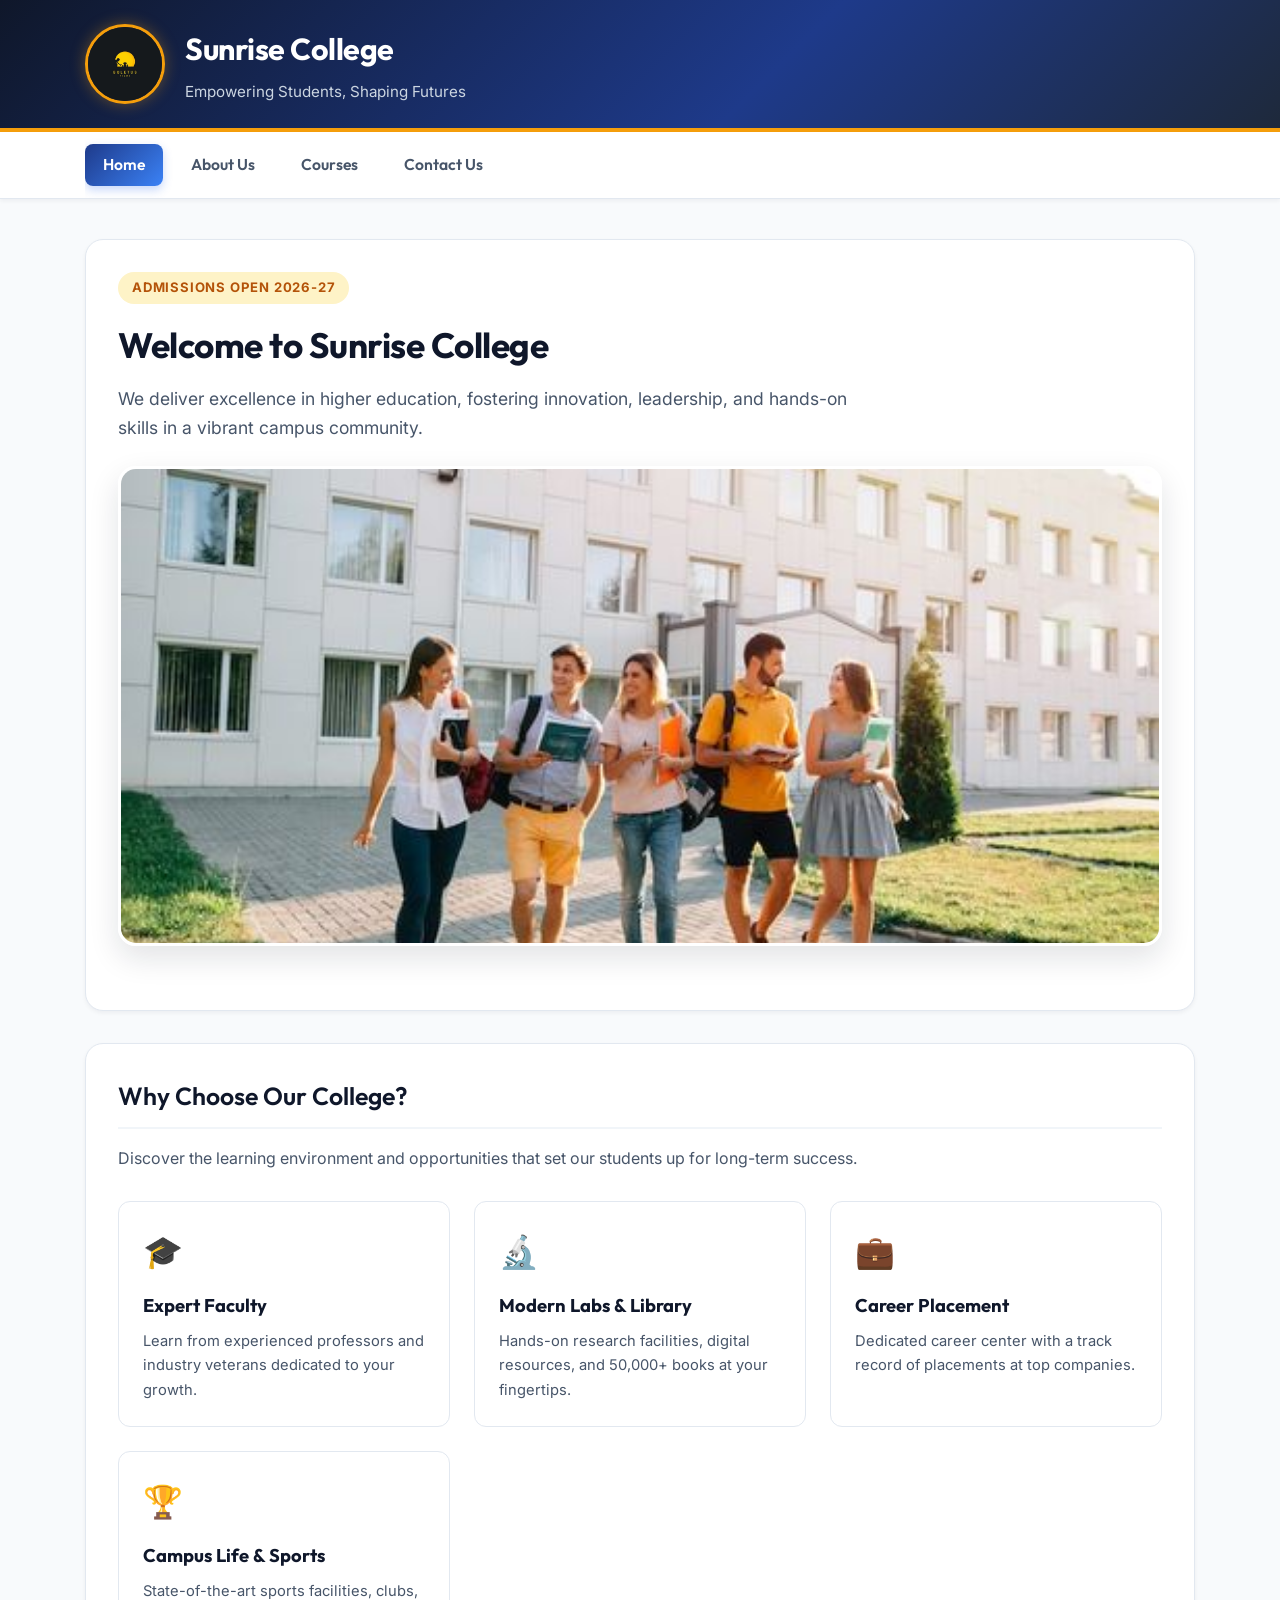
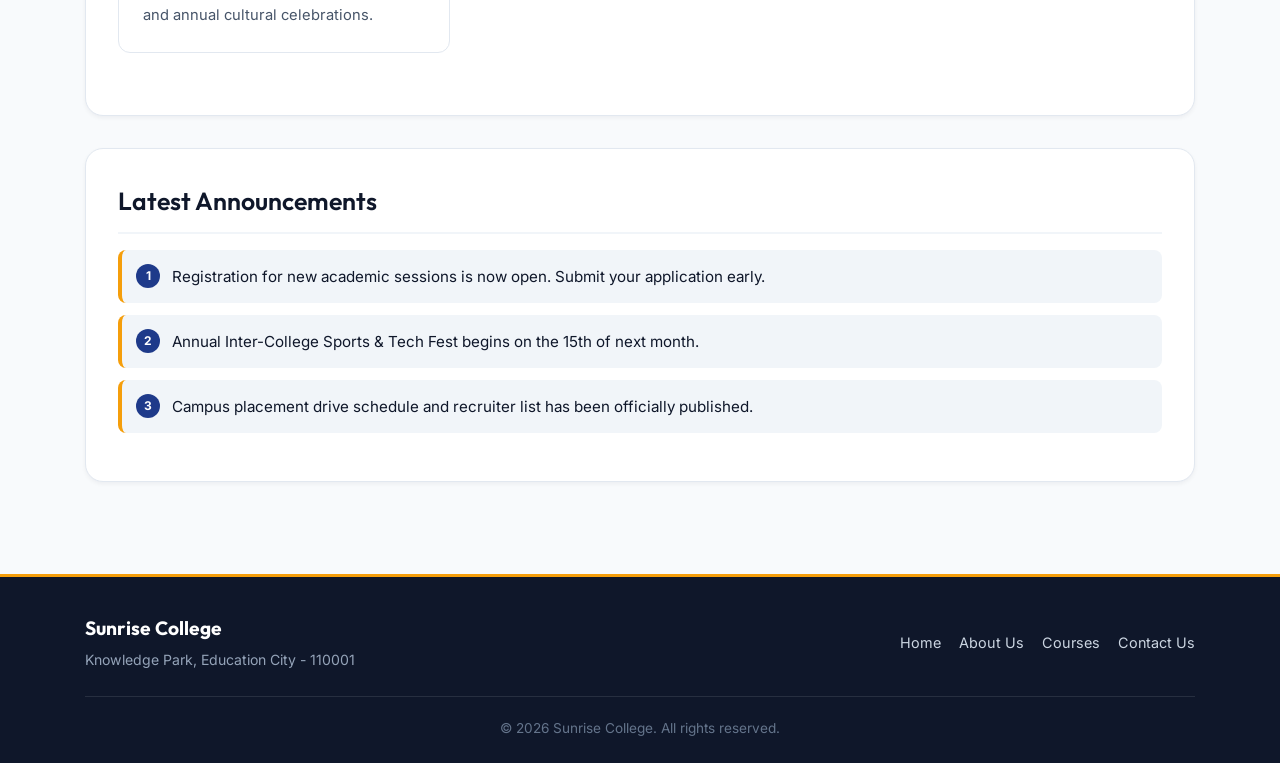
==== index.html @ 528e2b06 "Add files via upload" ====
<!DOCTYPE html>
<html lang="en">
<head>
    <meta charset="UTF-8">
    <meta name="viewport" content="width=device-width, initial-scale=1.0">
    <title>Home - Sunrise College</title>
    <!-- Google Fonts for Modern Typography -->
    <link rel="preconnect" href="https://fonts.googleapis.com">
    <link rel="preconnect" href="https://fonts.gstatic.com" crossorigin>
    <link href="https://fonts.googleapis.com/css2?family=Inter:wght@400;500;600&family=Outfit:wght@500;600;700&display=swap" rel="stylesheet">
    <link rel="stylesheet" href="style.css">
</head>
<body>

    <!-- Header Section -->
    <header class="site-header">
        <div class="container header-content">
            <img src="images/logo.jpg" alt="Sunrise College Logo" class="site-logo">
            <div class="brand-text">
                <h1>Sunrise College</h1>
                <p>Empowering Students, Shaping Futures</p>
            </div>
        </div>
    </header>

    <!-- Navigation Menu -->
    <nav class="site-nav">
        <div class="container">
            <ul class="nav-links">
                <li><a href="index.html" class="active">Home</a></li>
                <li><a href="about.html">About Us</a></li>
                <li><a href="courses.html">Courses</a></li>
                <li><a href="contact.html">Contact Us</a></li>
            </ul>
        </div>
    </nav>

    <!-- Main Content Area -->
    <main class="main-wrapper">
        <div class="container">
            
            <!-- Hero / Welcome Card -->
            <section class="content-card">
                <span class="section-badge">Admissions Open 2026-27</span>
                <h1 class="page-title">Welcome to Sunrise College</h1>
                <p class="page-lead">We deliver excellence in higher education, fostering innovation, leadership, and hands-on skills in a vibrant campus community.</p>
                
                <div class="featured-image-frame">
                    <img src="images/campus.jpg" alt="Sunrise College Students on Campus" class="featured-image">
                </div>
            </section>

            <!-- Why Choose Us Grid -->
            <section class="content-card">
                <h2>Why Choose Our College?</h2>
                <p>Discover the learning environment and opportunities that set our students up for long-term success.</p>
                
                <div class="features-grid">
                    <div class="feature-box">
                        <span class="feature-icon">🎓</span>
                        <h4>Expert Faculty</h4>
                        <p>Learn from experienced professors and industry veterans dedicated to your growth.</p>
                    </div>

                    <div class="feature-box">
                        <span class="feature-icon">🔬</span>
                        <h4>Modern Labs & Library</h4>
                        <p>Hands-on research facilities, digital resources, and 50,000+ books at your fingertips.</p>
                    </div>

                    <div class="feature-box">
                        <span class="feature-icon">💼</span>
                        <h4>Career Placement</h4>
                        <p>Dedicated career center with a track record of placements at top companies.</p>
                    </div>

                    <div class="feature-box">
                        <span class="feature-icon">🏆</span>
                        <h4>Campus Life & Sports</h4>
                        <p>State-of-the-art sports facilities, clubs, and annual cultural celebrations.</p>
                    </div>
                </div>
            </section>

            <!-- Announcements & News -->
            <section class="content-card">
                <h2>Latest Announcements</h2>
                <ul class="notice-list">
                    <li>Registration for new academic sessions is now open. Submit your application early.</li>
                    <li>Annual Inter-College Sports & Tech Fest begins on the 15th of next month.</li>
                    <li>Campus placement drive schedule and recruiter list has been officially published.</li>
                </ul>
            </section>

        </div>
    </main>

    <!-- Footer Section -->
    <footer class="site-footer">
        <div class="container">
            <div class="footer-content">
                <div class="footer-brand">
                    <h4>Sunrise College</h4>
                    <p>Knowledge Park, Education City - 110001</p>
                </div>
                <ul class="footer-links">
                    <li><a href="index.html">Home</a></li>
                    <li><a href="about.html">About Us</a></li>
                    <li><a href="courses.html">Courses</a></li>
                    <li><a href="contact.html">Contact Us</a></li>
                </ul>
            </div>
            <div class="footer-bottom">
                <p>&copy; 2026 Sunrise College. All rights reserved.</p>
            </div>
        </div>
    </footer>

    <!-- Interactive Cursor Script -->
    <script src="cursor.js"></script>
</body>
</html>
---- style.css ----
/* ==========================================================================
   Sunrise College - Modern Stylesheet
   Color Palette: Deep Midnight Navy, Royal Blue, Amber Gold, and Crisp Slate
   ========================================================================== */

:root {
    --primary: #1e3a8a;          /* Deep Royal Blue */
    --primary-dark: #0f172a;     /* Midnight Slate */
    --primary-light: #3b82f6;    /* Vivid Blue */
    --accent: #f59e0b;           /* Sunrise Gold / Amber */
    --accent-hover: #d97706;     /* Dark Amber */
    --accent-soft: #fef3c7;      /* Warm Amber tint */
    --bg-page: #f8fafc;          /* Light Slate Canvas */
    --bg-card: #ffffff;          /* Pure White Cards */
    --bg-alt: #f1f5f9;           /* Soft Gray-Blue section */
    --text-primary: #0f172a;     /* Dark Charcoal / Slate */
    --text-secondary: #475569;   /* Slate Gray */
    --text-muted: #64748b;       /* Muted Slate */
    --text-light: #ffffff;       /* Pure White */
    --border-color: #e2e8f0;     /* Clean border */
    --border-focus: #3b82f6;     /* Focus outline */
    --shadow-sm: 0 2px 4px rgba(15, 23, 42, 0.05);
    --shadow-md: 0 6px 18px rgba(15, 23, 42, 0.07);
    --shadow-lg: 0 12px 30px rgba(15, 23, 42, 0.12);
    --radius-sm: 8px;
    --radius-md: 12px;
    --radius-lg: 18px;
    --transition: all 0.25s ease-in-out;
    --font-heading: 'Outfit', -apple-system, BlinkMacSystemFont, 'Segoe UI', Roboto, sans-serif;
    --font-body: 'Inter', -apple-system, BlinkMacSystemFont, 'Segoe UI', Roboto, sans-serif;
}

/* Reset & Box Sizing */
* {
    margin: 0;
    padding: 0;
    box-sizing: border-box;
}

html {
    scroll-behavior: smooth;
}

body {
    font-family: var(--font-body);
    color: var(--text-primary);
    background-color: var(--bg-page);
    line-height: 1.65;
    -webkit-font-smoothing: antialiased;
}

/* Container */
.container {
    width: 90%;
    max-width: 1140px;
    margin: 0 auto;
    padding: 0 15px;
}

/* ==========================================================================
   Header & Brand
   ========================================================================== */
.site-header {
    background: linear-gradient(135deg, #0f172a 0%, #1e3a8a 60%, #1e293b 100%);
    color: var(--text-light);
    padding: 24px 0;
    border-bottom: 4px solid var(--accent);
}

.header-content {
    display: flex;
    align-items: center;
    gap: 20px;
}

.site-logo {
    width: 80px;
    height: 80px;
    object-fit: cover;
    border-radius: 50%;
    border: 3px solid var(--accent);
    box-shadow: 0 0 15px rgba(245, 158, 11, 0.35);
    background-color: #000;
}

.brand-text h1 {
    font-family: var(--font-heading);
    font-size: 1.9rem;
    font-weight: 700;
    letter-spacing: -0.5px;
    margin-bottom: 4px;
    color: #ffffff;
}

.brand-text p {
    font-size: 0.95rem;
    color: #cbd5e1;
    font-weight: 400;
}

/* ==========================================================================
   Navigation Bar
   ========================================================================== */
.site-nav {
    background-color: #ffffff;
    box-shadow: var(--shadow-sm);
    position: sticky;
    top: 0;
    z-index: 100;
    border-bottom: 1px solid var(--border-color);
}

.nav-links {
    display: flex;
    list-style: none;
    gap: 10px;
    padding: 12px 0;
    overflow-x: auto;
}

.nav-links li a {
    text-decoration: none;
    font-family: var(--font-heading);
    font-size: 0.98rem;
    font-weight: 600;
    color: var(--text-secondary);
    padding: 8px 18px;
    border-radius: var(--radius-sm);
    transition: background 0.2s ease, color 0.2s ease, box-shadow 0.2s ease;
    display: inline-block;
    will-change: transform;
}

.nav-links li a:hover {
    color: var(--primary);
    background-color: var(--bg-alt);
}

.nav-links li a.active {
    color: var(--text-light);
    background: linear-gradient(135deg, var(--primary) 0%, var(--primary-light) 100%);
    box-shadow: 0 4px 10px rgba(37, 99, 235, 0.25);
}

/* ==========================================================================
   Page Layout & Common Elements
   ========================================================================== */
.main-wrapper {
    padding: 40px 0 60px;
}

.section-badge {
    display: inline-block;
    background-color: var(--accent-soft);
    color: #b45309;
    font-size: 0.82rem;
    font-weight: 700;
    text-transform: uppercase;
    letter-spacing: 0.8px;
    padding: 5px 14px;
    border-radius: 20px;
    margin-bottom: 12px;
    will-change: transform;
    transition: background-color 0.2s ease, transform 0.2s ease;
}

.page-title {
    font-family: var(--font-heading);
    font-size: 2.2rem;
    font-weight: 700;
    color: var(--primary-dark);
    margin-bottom: 10px;
    letter-spacing: -0.5px;
}

.page-lead {
    font-size: 1.1rem;
    color: var(--text-secondary);
    max-width: 750px;
    margin-bottom: 30px;
}

/* Card Styling */
.content-card {
    background-color: var(--bg-card);
    border: 1px solid var(--border-color);
    border-radius: var(--radius-lg);
    padding: 32px;
    margin-bottom: 32px;
    box-shadow: var(--shadow-sm);
    transition: var(--transition);
}

.content-card:hover {
    box-shadow: var(--shadow-md);
}

.content-card h2, 
.content-card h3 {
    font-family: var(--font-heading);
    color: var(--primary-dark);
    margin-bottom: 16px;
    font-weight: 600;
}

.content-card h2 {
    font-size: 1.55rem;
    border-bottom: 2px solid var(--bg-alt);
    padding-bottom: 10px;
}

.content-card h3 {
    font-size: 1.25rem;
    margin-top: 24px;
}

.content-card p {
    color: var(--text-secondary);
    margin-bottom: 16px;
}

/* Image Frames */
.featured-image-frame {
    margin: 24px 0 32px;
    border-radius: var(--radius-lg);
    overflow: hidden;
    box-shadow: var(--shadow-lg);
    border: 3px solid #ffffff;
    max-height: 480px;
}

.featured-image {
    width: 100%;
    height: 100%;
    max-height: 480px;
    object-fit: cover;
    display: block;
    transition: transform 0.4s ease;
}

.featured-image-frame:hover .featured-image {
    transform: scale(1.02);
}

/* ==========================================================================
   Feature Grid & Cards
   ========================================================================== */
.features-grid {
    display: grid;
    grid-template-columns: repeat(auto-fit, minmax(260px, 1fr));
    gap: 24px;
    margin: 30px 0;
}

.feature-box {
    background-color: #ffffff;
    border: 1px solid var(--border-color);
    border-radius: var(--radius-md);
    padding: 24px;
    transition: var(--transition);
    position: relative;
    overflow: hidden;
}

.feature-box::before {
    content: '';
    position: absolute;
    top: 0;
    left: 0;
    width: 100%;
    height: 4px;
    background: linear-gradient(90deg, var(--primary), var(--accent));
    opacity: 0;
    transition: var(--transition);
}

.feature-box:hover {
    transform: translateY(-5px);
    box-shadow: var(--shadow-md);
    border-color: #cbd5e1;
}

.feature-box:hover::before {
    opacity: 1;
}

.feature-icon {
    font-size: 2rem;
    margin-bottom: 12px;
    display: inline-block;
}

.feature-box h4 {
    font-family: var(--font-heading);
    font-size: 1.15rem;
    color: var(--primary-dark);
    margin-bottom: 8px;
}

.feature-box p {
    font-size: 0.92rem;
    color: var(--text-secondary);
    margin-bottom: 0;
}

/* Styled Lists */
.styled-list {
    list-style: none;
    margin: 16px 0;
}

.styled-list li {
    position: relative;
    padding-left: 28px;
    margin-bottom: 12px;
    color: var(--text-secondary);
}

.styled-list li::before {
    content: "✓";
    position: absolute;
    left: 0;
    top: 0;
    color: var(--accent);
    font-weight: 800;
    font-size: 1rem;
}

.notice-list {
    list-style: none;
    counter-reset: notice-counter;
    margin: 16px 0;
}

.notice-list li {
    counter-increment: notice-counter;
    position: relative;
    padding: 14px 16px 14px 50px;
    background-color: var(--bg-alt);
    border-left: 4px solid var(--accent);
    border-radius: var(--radius-sm);
    margin-bottom: 12px;
    font-size: 0.95rem;
    color: var(--text-primary);
}

.notice-list li::before {
    content: counter(notice-counter);
    position: absolute;
    left: 14px;
    top: 50%;
    transform: translateY(-50%);
    background: var(--primary);
    color: #fff;
    width: 24px;
    height: 24px;
    border-radius: 50%;
    display: flex;
    align-items: center;
    justify-content: center;
    font-size: 0.75rem;
    font-weight: 700;
}

/* ==========================================================================
   Table Styles (Courses)
   ========================================================================== */
.table-responsive {
    overflow-x: auto;
    margin: 20px 0 36px;
    border-radius: var(--radius-md);
    box-shadow: var(--shadow-sm);
    border: 1px solid var(--border-color);
    background: #ffffff;
}

.modern-table {
    width: 100%;
    border-collapse: collapse;
    text-align: left;
    font-size: 0.95rem;
}

.modern-table thead {
    background: linear-gradient(135deg, var(--primary-dark) 0%, var(--primary) 100%);
    color: var(--text-light);
}

.modern-table th {
    padding: 16px 20px;
    font-family: var(--font-heading);
    font-weight: 600;
    font-size: 0.95rem;
    letter-spacing: 0.4px;
    text-transform: uppercase;
}

.modern-table td {
    padding: 16px 20px;
    border-bottom: 1px solid var(--border-color);
    color: var(--text-secondary);
}

.modern-table tbody tr:last-child td {
    border-bottom: none;
}

.modern-table tbody tr:hover {
    background-color: #f8fafc;
}

.modern-table .badge {
    display: inline-block;
    padding: 4px 10px;
    border-radius: 20px;
    font-size: 0.8rem;
    font-weight: 600;
    background-color: #e0e7ff;
    color: #3730a3;
}

/* ==========================================================================
   Form Styles (Contact)
   ========================================================================== */
.contact-grid {
    display: grid;
    grid-template-columns: 1fr 1.3fr;
    gap: 32px;
}

.contact-info-card {
    background: linear-gradient(145deg, #0f172a, #1e3a8a);
    color: #ffffff;
    border-radius: var(--radius-lg);
    padding: 36px;
    box-shadow: var(--shadow-md);
}

.contact-info-card h3 {
    font-family: var(--font-heading);
    font-size: 1.4rem;
    margin-bottom: 20px;
    color: #ffffff;
    border-bottom: 1px solid rgba(255, 255, 255, 0.2);
    padding-bottom: 12px;
}

.info-item {
    margin-bottom: 22px;
}

.info-item h4 {
    font-size: 0.85rem;
    text-transform: uppercase;
    color: var(--accent);
    letter-spacing: 0.8px;
    margin-bottom: 4px;
}

.info-item p {
    color: #e2e8f0;
    font-size: 0.95rem;
    margin-bottom: 0;
}

.form-group {
    margin-bottom: 20px;
}

.form-group label {
    display: block;
    font-weight: 600;
    font-size: 0.9rem;
    color: var(--primary-dark);
    margin-bottom: 6px;
}

.form-control {
    width: 100%;
    padding: 12px 16px;
    font-size: 0.95rem;
    font-family: var(--font-body);
    color: var(--text-primary);
    background-color: #ffffff;
    border: 1.5px solid var(--border-color);
    border-radius: var(--radius-sm);
    transition: var(--transition);
    outline: none;
}

.form-control:focus {
    border-color: var(--border-focus);
    box-shadow: 0 0 0 4px rgba(59, 130, 246, 0.15);
}

.form-actions {
    display: flex;
    gap: 12px;
    margin-top: 10px;
}

.btn {
    display: inline-block;
    padding: 12px 26px;
    font-family: var(--font-heading);
    font-size: 0.95rem;
    font-weight: 600;
    border-radius: var(--radius-sm);
    cursor: pointer;
    border: none;
    transition: background 0.2s ease, color 0.2s ease, box-shadow 0.2s ease;
    text-decoration: none;
    will-change: transform;
}

.btn-primary {
    background: linear-gradient(135deg, var(--accent) 0%, var(--accent-hover) 100%);
    color: #0f172a;
    box-shadow: 0 4px 12px rgba(245, 158, 11, 0.3);
}

.btn-primary:hover {
    background: linear-gradient(135deg, #fbbf24 0%, #f59e0b 100%);
    transform: translateY(-2px);
    box-shadow: 0 6px 16px rgba(245, 158, 11, 0.4);
}

.btn-secondary {
    background-color: var(--bg-alt);
    color: var(--text-secondary);
}

.btn-secondary:hover {
    background-color: var(--border-color);
    color: var(--text-primary);
}

/* ==========================================================================
   Footer
   ========================================================================== */
.site-footer {
    background-color: var(--primary-dark);
    color: #94a3b8;
    padding: 36px 0 24px;
    border-top: 3px solid var(--accent);
    margin-top: auto;
}

.footer-content {
    display: flex;
    flex-wrap: wrap;
    justify-content: space-between;
    align-items: center;
    gap: 20px;
    border-bottom: 1px solid rgba(255, 255, 255, 0.1);
    padding-bottom: 24px;
    margin-bottom: 20px;
}

.footer-brand h4 {
    color: #ffffff;
    font-family: var(--font-heading);
    font-size: 1.2rem;
    margin-bottom: 4px;
}

.footer-brand p {
    font-size: 0.88rem;
    color: #94a3b8;
}

.footer-links {
    display: flex;
    gap: 18px;
    list-style: none;
}

.footer-links a {
    color: #cbd5e1;
    text-decoration: none;
    font-size: 0.9rem;
    transition: var(--transition);
}

.footer-links a:hover {
    color: var(--accent);
}

.footer-bottom {
    text-align: center;
    font-size: 0.85rem;
    color: #64748b;
}

/* ==========================================================================
   Responsive Breakpoints
   ========================================================================== */
@media (max-width: 820px) {
    .header-content {
        flex-direction: column;
        text-align: center;
    }

    .contact-grid {
        grid-template-columns: 1fr;
    }

    .page-title {
        font-size: 1.8rem;
    }

    .footer-content {
        flex-direction: column;
        text-align: center;
    }

    .footer-links {
        justify-content: center;
    }
}

/* ==========================================================================
   Hide Default System Cursor (Only Custom Animation Circle is Visible)
   ========================================================================== */
@media (pointer: fine) {
    *, 
    *::before, 
    *::after, 
    html, 
    body, 
    a, 
    button, 
    input, 
    select, 
    textarea,
    label {
        cursor: none !important;
    }
}

/* ==========================================================================
   Black & White Inverted Circle Animation System
   ========================================================================== */
#cursor-dot {
    position: fixed;
    top: 0;
    left: 0;
    width: 7px;
    height: 7px;
    background-color: #ffffff;
    border-radius: 50%;
    pointer-events: none;
    z-index: 10000;
    opacity: 0;
    mix-blend-mode: difference;
    box-shadow: 0 0 2px rgba(255, 255, 255, 0.8);
    transition: opacity 0.25s ease, width 0.2s cubic-bezier(0.175, 0.885, 0.32, 1.275), height 0.2s cubic-bezier(0.175, 0.885, 0.32, 1.275);
    will-change: transform;
}

#cursor-outline {
    position: fixed;
    top: 0;
    left: 0;
    width: 36px;
    height: 36px;
    border: 2px solid #ffffff;
    border-radius: 50%;
    pointer-events: none;
    z-index: 9999;
    opacity: 0;
    display: flex;
    align-items: center;
    justify-content: center;
    mix-blend-mode: difference;
    box-shadow: 0 0 0 1px rgba(0, 0, 0, 0.35);
    transition: opacity 0.25s ease, width 0.28s cubic-bezier(0.175, 0.885, 0.32, 1.275), height 0.28s cubic-bezier(0.175, 0.885, 0.32, 1.275), background-color 0.25s ease, border-color 0.25s ease;
    will-change: transform;
}

/* Text badge inside black & white circle */
#cursor-text {
    font-family: var(--font-heading);
    font-size: 0.65rem;
    font-weight: 800;
    letter-spacing: 1.5px;
    color: #000000;
    opacity: 0;
    transform: scale(0.7);
    transition: opacity 0.2s ease, transform 0.2s cubic-bezier(0.175, 0.885, 0.32, 1.275);
    pointer-events: none;
    user-select: none;
}

/* 1. Magnetic hover state (over buttons, navigation, badges) */
#cursor-outline.cursor-magnetic {
    width: 62px;
    height: 62px;
    background-color: #ffffff;
    border: 1px solid #ffffff;
    box-shadow: 0 0 0 1px rgba(0, 0, 0, 0.5);
}

#cursor-dot.cursor-magnetic-dot {
    opacity: 0;
}

/* 2. Badge Mode (over images / cards) */
#cursor-outline.cursor-badge-mode {
    width: 80px;
    height: 80px;
    background-color: #ffffff;
    border: 1px solid #ffffff;
    box-shadow: 0 0 0 1px rgba(0, 0, 0, 0.5);
}

#cursor-outline.cursor-badge-mode #cursor-text {
    opacity: 1;
    transform: scale(1);
}

/* 3. General hover state (over links, inputs, tables) */
#cursor-outline.cursor-hover {
    width: 54px;
    height: 54px;
    background-color: #ffffff;
    border: 1px solid #ffffff;
    box-shadow: 0 0 0 1px rgba(0, 0, 0, 0.5);
}

#cursor-dot.cursor-hover-dot {
    opacity: 0;
}

/* 4. Active click state */
#cursor-outline.cursor-active {
    width: 22px !important;
    height: 22px !important;
    background-color: #ffffff !important;
    border: 1px solid #ffffff !important;
}

/* 5. Black & White Trail Particles */
.cursor-trail-particle {
    position: fixed;
    pointer-events: none;
    z-index: 9997;
    width: 5px;
    height: 5px;
    border-radius: 50%;
    background-color: #ffffff;
    mix-blend-mode: difference;
    transform: translate(-50%, -50%);
    animation: bwParticleDrift 0.4s cubic-bezier(0.25, 1, 0.5, 1) forwards;
}

@keyframes bwParticleDrift {
    0% {
        opacity: 0.85;
        transform: translate(-50%, -50%) scale(1);
    }
    100% {
        opacity: 0;
        transform: translate(-50%, -50%) scale(0.15) translateY(6px);
    }
}

/* 6. Black & White Click Shockwave Ripples */
.cursor-shockwave {
    position: fixed;
    border-radius: 50%;
    pointer-events: none;
    z-index: 9998;
    transform: translate(-50%, -50%);
    width: 10px;
    height: 10px;
    border: 2px solid #ffffff;
    mix-blend-mode: difference;
    animation: bwShockwaveWave 0.45s cubic-bezier(0.1, 0.8, 0.2, 1) forwards;
}

.cursor-flash {
    position: fixed;
    border-radius: 50%;
    pointer-events: none;
    z-index: 9998;
    transform: translate(-50%, -50%);
    width: 8px;
    height: 8px;
    background-color: #ffffff;
    mix-blend-mode: difference;
    animation: bwFlashBurst 0.3s ease-out forwards;
}

@keyframes bwShockwaveWave {
    0% {
        width: 10px;
        height: 10px;
        opacity: 1;
    }
    100% {
        width: 70px;
        height: 70px;
        opacity: 0;
    }
}

@keyframes bwFlashBurst {
    0% {
        width: 8px;
        height: 8px;
        opacity: 0.85;
    }
    100% {
        width: 35px;
        height: 35px;
        opacity: 0;
    }
}

/* Disable on touch devices */
@media (pointer: coarse) {
    #cursor-dot,
    #cursor-outline,
    .cursor-trail-particle,
    .cursor-shockwave,
    .cursor-flash {
        display: none !important;
    }
}
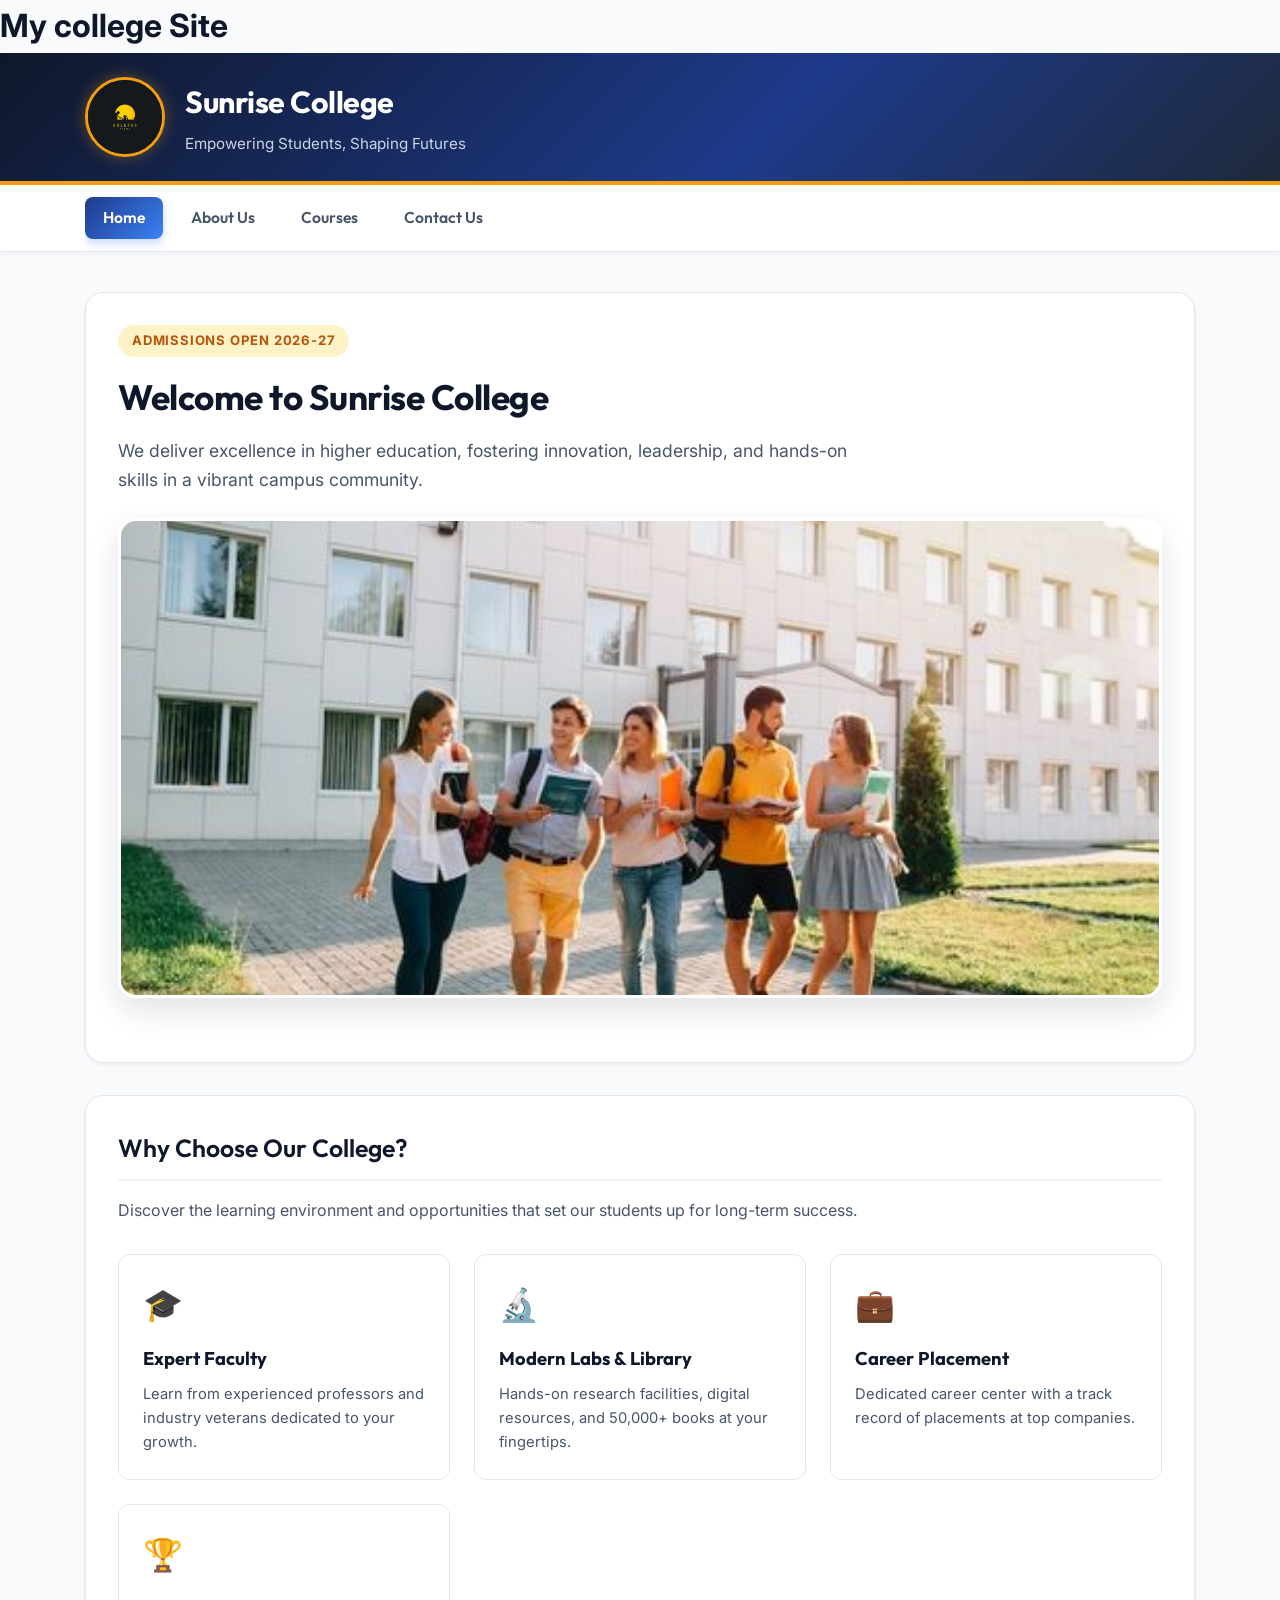
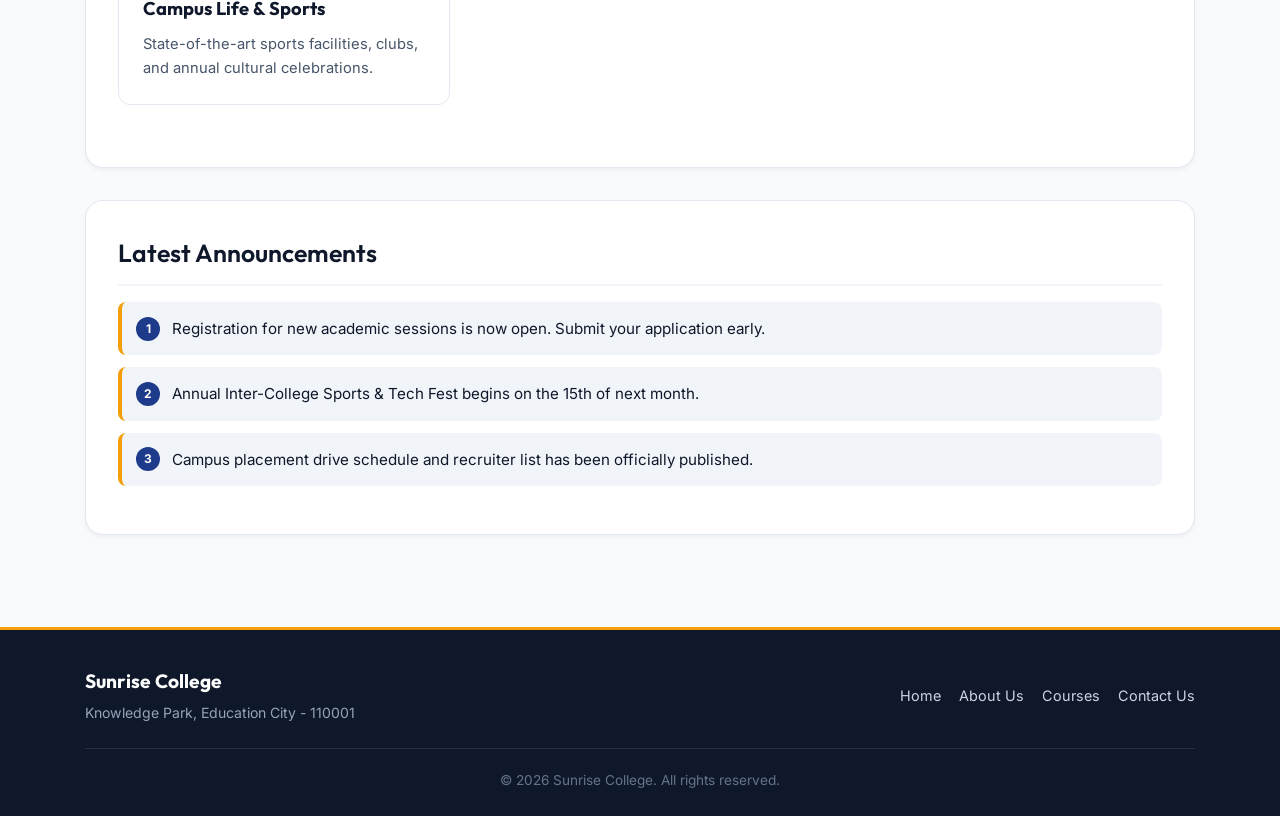
==== commit bbcffeb4: "added my college first site" ====
--- a/index.html
+++ b/index.html
@@ -11,6 +11,8 @@
     <link rel="stylesheet" href="style.css">
 </head>
 <body>
+
+    <h1>My college Site</h1>
 
     <!-- Header Section -->
     <header class="site-header">
